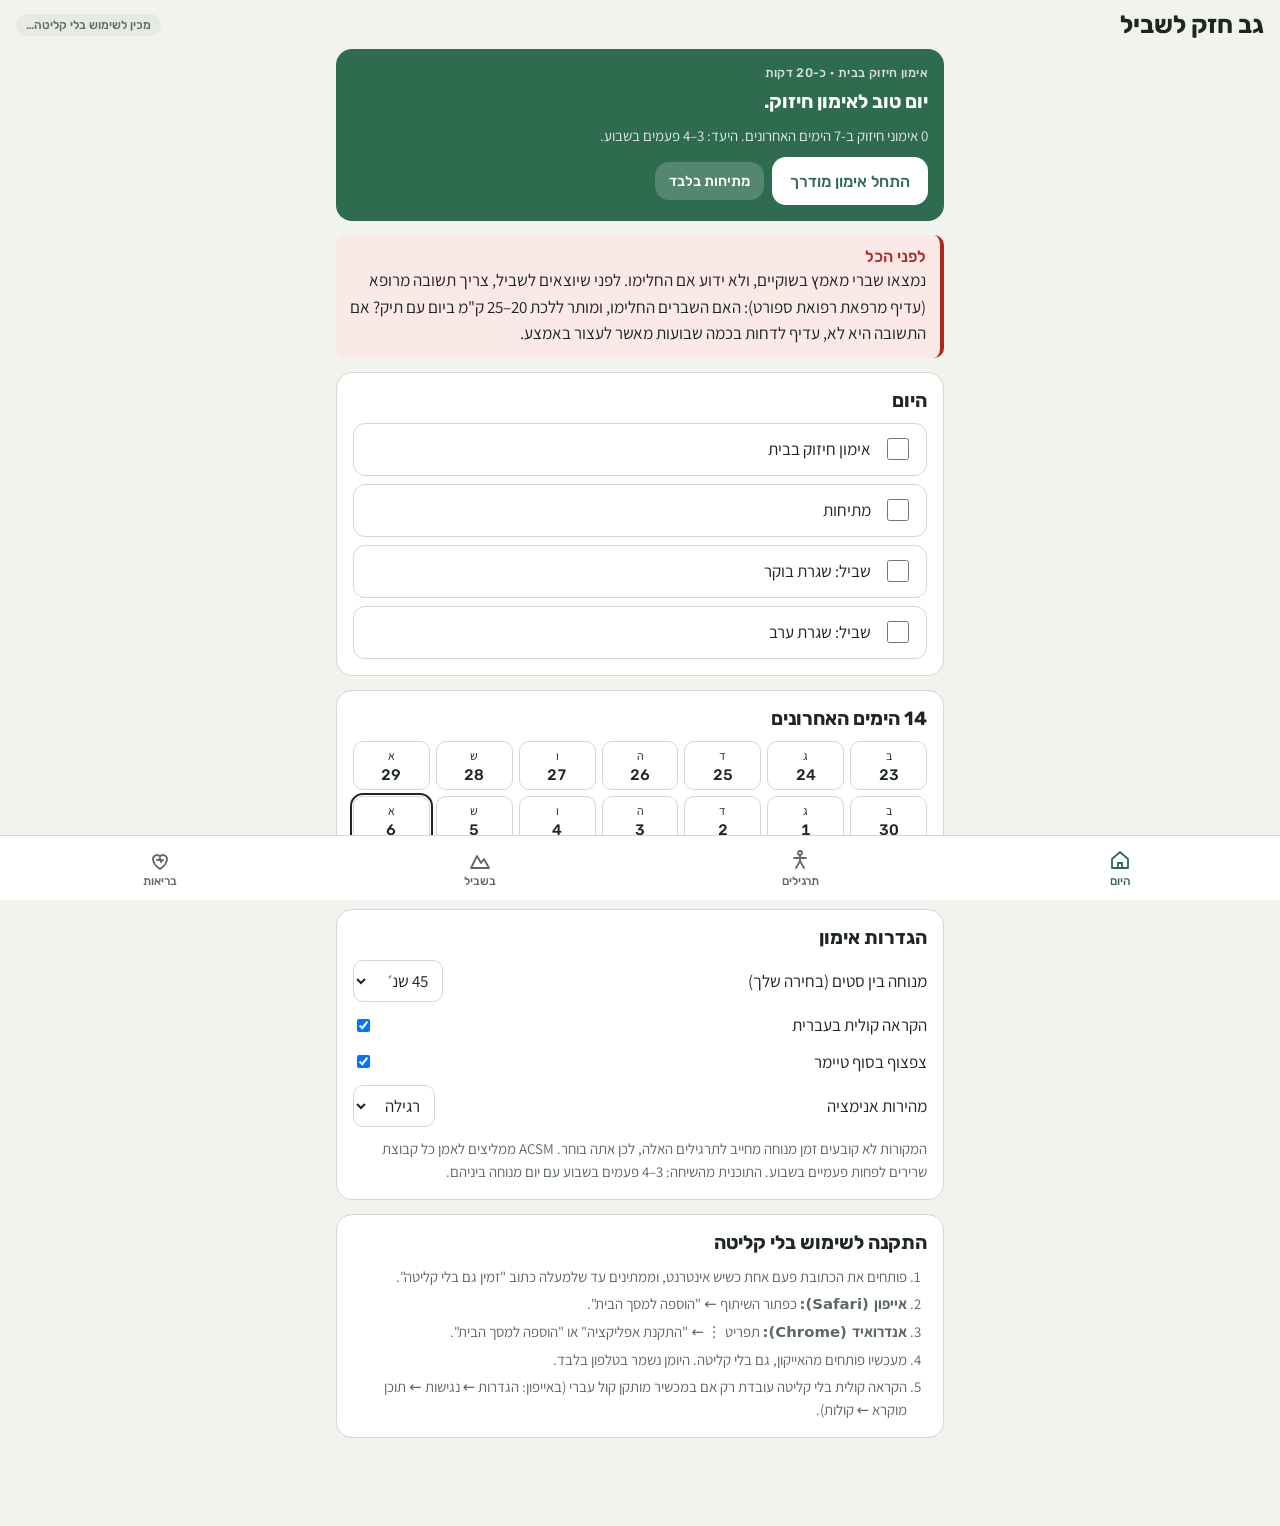
==== app/index.html @ 019fe6b2 "Add offline back-strengthening PWA with animated exercises Co-Authored-By: Claude Opus 5.5 <noreply@" ====
<!doctype html>
<html lang="he" dir="rtl">
<head>
<meta charset="utf-8">
<meta name="viewport" content="width=device-width,initial-scale=1,viewport-fit=cover">
<title>גב חזק לשביל</title>
<meta name="description" content="תרגול עצמי לחיזוק הגב והצוואר לקראת שביל ישראל, עובד גם בלי קליטה">
<meta name="theme-color" content="#2f6b4f" media="(prefers-color-scheme: light)">
<meta name="theme-color" content="#0f1411" media="(prefers-color-scheme: dark)">
<meta name="apple-mobile-web-app-capable" content="yes">
<meta name="mobile-web-app-capable" content="yes">
<meta name="apple-mobile-web-app-title" content="גב חזק">
<meta name="apple-mobile-web-app-status-bar-style" content="default">
<link rel="manifest" href="manifest.webmanifest">
<link rel="icon" href="icons/icon-192.png">
<link rel="apple-touch-icon" href="icons/apple-touch-icon.png">
<link rel="preload" href="fonts/rubik-hebrew-500-normal.woff2" as="font" type="font/woff2" crossorigin>
<link rel="preload" href="fonts/assistant-hebrew-400-normal.woff2" as="font" type="font/woff2" crossorigin>
<link rel="stylesheet" href="app.css">
</head>
<body>
<header class="top"><h1 id="title">גב חזק לשביל</h1><span class="offline-pill" id="net" role="status"></span></header>
<main><div id="view" class="screen"></div></main>
<nav class="tabs" aria-label="ניווט ראשי">
  <button data-tab="today" aria-selected="true"><svg viewBox="0 0 24 24"><path d="M4 11l8-7 8 7v9H4z"/><path d="M10 20v-5h4v5"/></svg>היום</button>
  <button data-tab="library" aria-selected="false"><svg viewBox="0 0 24 24"><circle cx="12" cy="5" r="2"/><path d="M12 7v6l-4 7M12 13l4 7M6 10h12"/></svg>תרגילים</button>
  <button data-tab="trail" aria-selected="false"><svg viewBox="0 0 24 24"><path d="M3 20l6-12 4 7 3-4 5 9z"/></svg>בשביל</button>
  <button data-tab="health" aria-selected="false"><svg viewBox="0 0 24 24"><path d="M12 21s-7-4.5-7-10a4 4 0 017-2.6A4 4 0 0119 11c0 5.5-7 10-7 10z"/><path d="M9 12h2l1-2 1 4 1-2h1"/></svg>בריאות</button>
</nav>
<noscript>האפליקציה דורשת JavaScript.</noscript>
<script src="anim.js"></script>
<script src="moves.js"></script>
<script src="content.js"></script>
<script src="app.js"></script>
</body>
</html>
---- app/app.css ----
@font-face{font-family:Rubik;font-weight:500;font-display:swap;src:url(fonts/rubik-hebrew-500-normal.woff2) format('woff2');unicode-range:U+0307-0308,U+0590-05FF,U+200C-2010,U+20AA,U+25CC,U+FB1D-FB4F}
@font-face{font-family:Rubik;font-weight:500;font-display:swap;src:url(fonts/rubik-latin-500-normal.woff2) format('woff2');unicode-range:U+0000-00FF,U+2000-206F,U+2190-21FF}
@font-face{font-family:Rubik;font-weight:700;font-display:swap;src:url(fonts/rubik-hebrew-700-normal.woff2) format('woff2');unicode-range:U+0307-0308,U+0590-05FF,U+200C-2010,U+20AA,U+25CC,U+FB1D-FB4F}
@font-face{font-family:Rubik;font-weight:700;font-display:swap;src:url(fonts/rubik-latin-700-normal.woff2) format('woff2');unicode-range:U+0000-00FF,U+2000-206F,U+2190-21FF}
@font-face{font-family:Assistant;font-weight:400;font-display:swap;src:url(fonts/assistant-hebrew-400-normal.woff2) format('woff2');unicode-range:U+0307-0308,U+0590-05FF,U+200C-2010,U+20AA,U+25CC,U+FB1D-FB4F}
@font-face{font-family:Assistant;font-weight:400;font-display:swap;src:url(fonts/assistant-latin-400-normal.woff2) format('woff2');unicode-range:U+0000-00FF,U+2000-206F,U+2190-21FF}
@font-face{font-family:Assistant;font-weight:600;font-display:swap;src:url(fonts/assistant-hebrew-600-normal.woff2) format('woff2');unicode-range:U+0307-0308,U+0590-05FF,U+200C-2010,U+20AA,U+25CC,U+FB1D-FB4F}
@font-face{font-family:Assistant;font-weight:600;font-display:swap;src:url(fonts/assistant-latin-600-normal.woff2) format('woff2');unicode-range:U+0000-00FF,U+2000-206F,U+2190-21FF}
@font-face{font-family:Assistant;font-weight:700;font-display:swap;src:url(fonts/assistant-hebrew-700-normal.woff2) format('woff2');unicode-range:U+0307-0308,U+0590-05FF,U+200C-2010,U+20AA,U+25CC,U+FB1D-FB4F}

/* Layout: phone-first single column; fixed bottom tab bar; guided player is a full-screen layer */
:root{
  --bg:#f1f3ee; --surface:#ffffff; --surface2:#e6eae2; --line:#d3d9cd;
  --fg:#1d2620; --muted:#5d6a60;
  --accent:#2f6b4f; --accent-2:#e7f0ea; --on-accent:#ffffff;
  --fig:#2f5a46; --fig-far:#aebfb3; --fig-line:#ffffff; --hl:#e0703a; --band:#d0533e; --mat:#d6e2d9;
  --warn:#b4531d; --warn-bg:#fbefe6; --danger:#b3261e; --danger-bg:#fbe9e7;
  --display:Rubik,'Arial Hebrew',system-ui,sans-serif; --body:Assistant,'Arial Hebrew',system-ui,sans-serif;
  --r:16px; --tabh:64px;
  color-scheme:light;
}
@media (prefers-color-scheme:dark){:root{
  --bg:#0f1411; --surface:#171e19; --surface2:#1f2822; --line:#2b362e;
  --fg:#e3eae4; --muted:#93a297;
  --accent:#6fc79a; --accent-2:#1d3328; --on-accent:#0b1610;
  --fig:#9fd6b8; --fig-far:#3d5446; --fig-line:#171e19; --hl:#ff9a5c; --band:#ff7a63; --mat:#24332a;
  --warn:#f2a36d; --warn-bg:#2c2018; --danger:#ff8a80; --danger-bg:#331a18;
  color-scheme:dark}}
*{box-sizing:border-box;-webkit-tap-highlight-color:transparent}
html,body{margin:0}
body{background:var(--bg);color:var(--fg);font:400 17px/1.55 var(--body);direction:rtl;-webkit-text-size-adjust:100%}
h1,h2,h3{font-family:var(--display);font-weight:700;margin:0;text-wrap:balance;line-height:1.25}
h1{font-size:1.55rem} h2{font-size:1.2rem} h3{font-size:1.02rem;font-weight:500}
p{margin:0}
a{color:var(--accent)}
button{font:inherit;color:inherit}
:focus-visible{outline:3px solid var(--accent);outline-offset:2px}

.top{position:sticky;top:0;z-index:5;background:var(--bg);padding:calc(env(safe-area-inset-top,0px) + 10px) 16px 8px;display:flex;align-items:center;gap:10px}
.top h1{flex:1}
.offline-pill{font:500 .75rem var(--display);padding:4px 10px;border-radius:99px;background:var(--surface2);color:var(--muted)}
.offline-pill.ok{background:var(--accent-2);color:var(--accent)}
main{padding:0 16px calc(var(--tabh) + env(safe-area-inset-bottom,0px) + 24px);max-width:640px;margin:0 auto}
.screen{display:flex;flex-direction:column;gap:14px}
.sub{color:var(--muted);font-size:.93rem}
.lbl{font:500 .78rem var(--display);color:var(--muted);letter-spacing:.03em}

/* tab bar */
.tabs{position:fixed;bottom:0;left:0;right:0;z-index:10;display:flex;background:var(--surface);border-top:1px solid var(--line);padding-bottom:env(safe-area-inset-bottom,0px)}
.tabs button{flex:1;height:var(--tabh);border:0;background:none;display:flex;flex-direction:column;align-items:center;justify-content:center;gap:2px;font:500 .74rem var(--display);color:var(--muted);cursor:pointer}
.tabs svg{width:24px;height:24px;stroke:currentColor;fill:none;stroke-width:1.8;stroke-linecap:round;stroke-linejoin:round}
.tabs button[aria-selected=true]{color:var(--accent)}

/* cards & blocks */
.card{background:var(--surface);border:1px solid var(--line);border-radius:var(--r);padding:16px;display:flex;flex-direction:column;gap:10px}
.hero{background:var(--accent);color:var(--on-accent);border:0}
.hero .sub{color:inherit;opacity:.85}
.btn{display:inline-flex;align-items:center;justify-content:center;gap:8px;min-height:48px;padding:10px 18px;border-radius:14px;border:0;background:var(--accent);color:var(--on-accent);font:500 1rem var(--display);cursor:pointer;text-decoration:none}
.hero .btn{background:var(--on-accent);color:var(--accent)}
.btn.ghost{background:var(--surface2);color:var(--fg)}
.btn.small{min-height:38px;padding:6px 14px;font-size:.9rem}
.btn:disabled{opacity:.4}
.row{display:flex;gap:8px;flex-wrap:wrap;align-items:center}
.grow{flex:1}
.note{background:var(--surface2);border-radius:12px;padding:10px 12px;font-size:.94rem}
.warn{background:var(--warn-bg);border-inline-start:4px solid var(--warn);border-radius:10px;padding:10px 12px}
.danger{background:var(--danger-bg);border-inline-start:4px solid var(--danger);border-radius:10px;padding:12px 14px}
.danger h3{color:var(--danger)}
ul.clean,ol.clean{margin:0;padding-inline-start:20px;display:flex;flex-direction:column;gap:4px}
.chip{font:500 .8rem var(--display);background:var(--surface2);padding:3px 10px;border-radius:8px;white-space:nowrap;font-variant-numeric:tabular-nums}
.evid{font:500 .72rem var(--display);padding:2px 8px;border-radius:6px;background:var(--accent-2);color:var(--accent)}
.evid.low{background:var(--warn-bg);color:var(--warn)}
.src{font-size:.82rem;color:var(--muted)}
.src a{color:var(--muted);word-break:break-word}

/* exercise list */
.exlist{display:grid;grid-template-columns:repeat(auto-fill,minmax(150px,1fr));gap:10px}
.extile{background:var(--surface);border:1px solid var(--line);border-radius:var(--r);padding:8px;text-align:start;cursor:pointer;display:flex;flex-direction:column;gap:4px;min-width:0}
.extile .figbox{aspect-ratio:400/230;max-width:100%}
.extile b{font:500 .95rem var(--display)}
.extile .chip{align-self:flex-start}
.group-title{margin-top:6px}

/* figure */
svg.fig{width:100%;height:100%;display:block}
.figbox{background:var(--surface2);border-radius:12px;overflow:hidden;position:relative}
.floor{stroke:var(--line);stroke-width:1.5}
.mat{fill:var(--mat)}
.shadow{fill:var(--fg);opacity:.08}
.seg,.torso,.head{stroke:var(--fig-line);stroke-width:1.2;stroke-linejoin:round}
.near .seg,.torso,.head{fill:var(--fig)}
.far .seg{fill:var(--fig-far)}
.band{stroke:var(--band);stroke-width:2.6;stroke-linecap:round}
.wall{fill:var(--line)}
.hl{mix-blend-mode:normal}
.cap{font:500 .95rem var(--display);min-height:2.6em;text-align:center}

/* detail sheet */
.sheet{position:fixed;inset:0;z-index:20;background:var(--bg);overflow-y:auto;padding:calc(env(safe-area-inset-top,0px) + 8px) 16px calc(env(safe-area-inset-bottom,0px) + 24px)}
.sheet-inner{max-width:640px;margin:0 auto;display:flex;flex-direction:column;gap:14px}
.sheet .bar{display:flex;align-items:center;gap:8px;position:sticky;top:0;background:var(--bg);padding-block:6px;z-index:2}
.iconbtn{width:44px;height:44px;border-radius:12px;border:0;background:var(--surface2);display:inline-flex;align-items:center;justify-content:center;cursor:pointer;flex:none}
.iconbtn svg{width:22px;height:22px;stroke:currentColor;fill:none;stroke-width:2;stroke-linecap:round;stroke-linejoin:round}
.player-ctrl{display:flex;gap:8px;align-items:center;justify-content:center}
.steps li::marker{font-family:var(--display);color:var(--accent)}
.mist li{list-style:none;position:relative;padding-inline-start:4px}
.mist{padding-inline-start:0}
.mist li::before{content:'✕';color:var(--warn);font-weight:700;margin-inline-end:8px}

/* session player */
.player{position:fixed;inset:0;z-index:30;background:var(--bg);display:flex;flex-direction:column;padding:calc(env(safe-area-inset-top,0px) + 8px) 16px calc(env(safe-area-inset-bottom,0px) + 12px)}
.player .pfig{flex:1 1 auto;min-height:150px;max-height:42vh;display:flex;align-items:center}
.player .pfig .figbox{width:100%;aspect-ratio:400/230;max-height:100%}
.prog{height:6px;background:var(--surface2);border-radius:99px;overflow:hidden}
.prog i{display:block;height:100%;background:var(--accent);transition:width .35s}
.big{font:700 3.6rem/1 var(--display);font-variant-numeric:tabular-nums;text-align:center}
.phase{font:500 1rem var(--display);text-align:center;color:var(--muted)}
.dots{display:flex;gap:8px;justify-content:center}
.dots span{width:13px;height:13px;border-radius:50%;border:2px solid var(--accent)}
.dots span.on{background:var(--accent)}
.pbody{display:flex;flex-direction:column;gap:10px;padding-top:8px}
.ring{--p:0;width:140px;height:140px;border-radius:50%;margin:0 auto;display:grid;place-items:center;background:conic-gradient(var(--accent) calc(var(--p)*1turn),var(--surface2) 0)}
.ring>div{width:118px;height:118px;border-radius:50%;background:var(--bg);display:grid;place-items:center}

/* log */
.days{display:grid;grid-template-columns:repeat(7,1fr);gap:6px}
.day{background:var(--surface);border:1px solid var(--line);border-radius:10px;padding:5px 2px;text-align:center;font-size:.76rem;min-width:0}
.day b{display:block;font:500 .95rem var(--display);font-variant-numeric:tabular-nums}
.day.done{background:var(--accent);color:var(--on-accent);border-color:var(--accent)}
.day.part{background:var(--accent-2)}
.day.today{outline:2px solid var(--fg);outline-offset:1px}
.check{display:flex;align-items:flex-start;gap:12px;background:var(--surface);border:1px solid var(--line);border-radius:12px;padding:12px 14px;cursor:pointer}
.check input{width:22px;height:22px;accent-color:var(--accent);flex:none;margin-top:2px}
details.fold{background:var(--surface);border:1px solid var(--line);border-radius:var(--r)}
details.fold>summary{list-style:none;cursor:pointer;padding:14px 16px;font:500 1rem var(--display);display:flex;justify-content:space-between;align-items:center;gap:8px}
details.fold>summary::-webkit-details-marker{display:none}
details.fold>summary::after{content:'+';font-size:1.3rem;color:var(--muted)}
details.fold[open]>summary::after{content:'−'}
details.fold>.in{padding:0 16px 16px;display:flex;flex-direction:column;gap:10px}
.kmgrid{display:grid;grid-template-columns:repeat(4,1fr);gap:6px}
input[type=number],select{font:inherit;padding:8px 10px;border-radius:10px;border:1px solid var(--line);background:var(--surface);color:var(--fg)}
.toggle{display:flex;align-items:center;gap:10px;justify-content:space-between}
.toast{position:fixed;bottom:calc(var(--tabh) + env(safe-area-inset-bottom,0px) + 12px);left:16px;right:16px;margin:auto;max-width:420px;background:var(--fg);color:var(--bg);padding:12px 16px;border-radius:12px;font:500 .95rem var(--display);z-index:40;text-align:center}
@media (prefers-reduced-motion:reduce){.prog i{transition:none}}
.extile .chip{white-space:normal;max-width:100%}
body{overflow-x:clip}
main,.screen,.card{min-width:0}
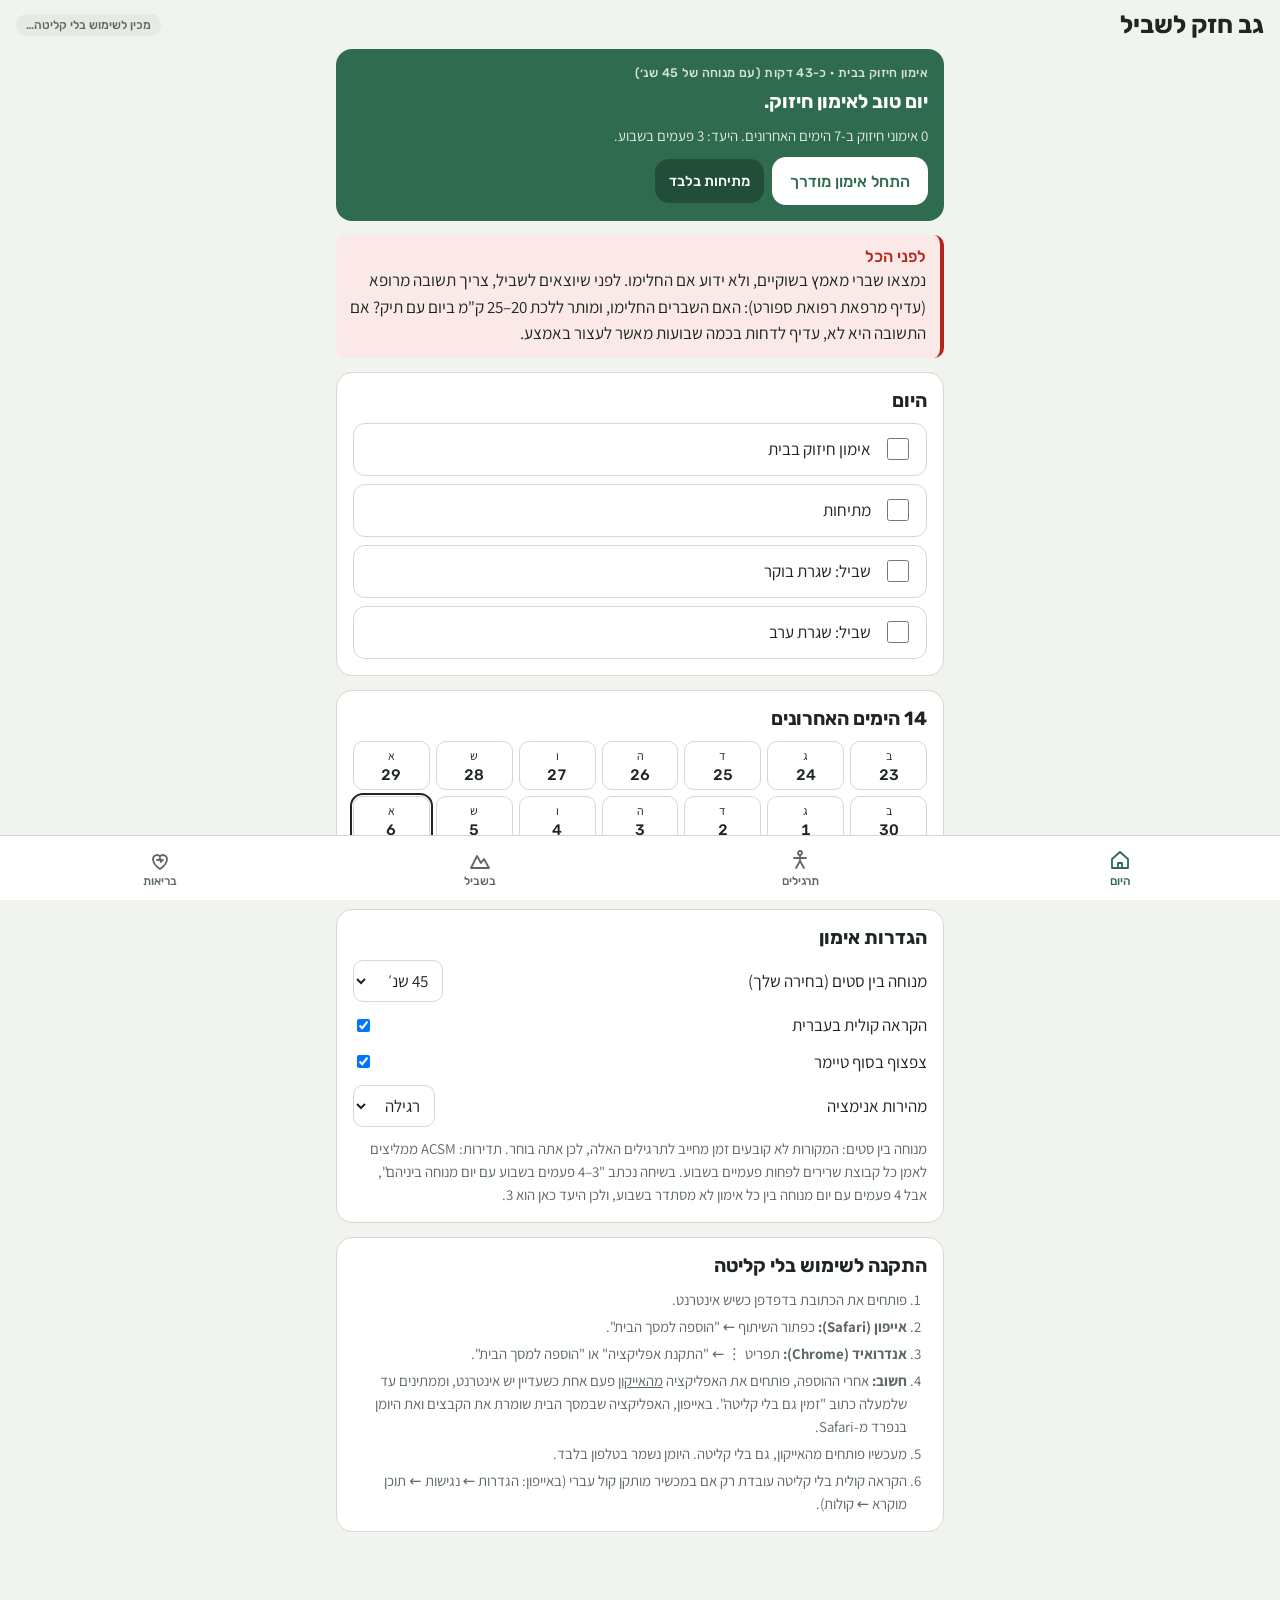
==== commit 1a1264da: "Fix offline update, player layout, animation and session bugs from red team round 1 Co-Authored-By: " ====
--- a/app/index.html
+++ b/app/index.html
@@ -22,10 +22,10 @@
 <header class="top"><h1 id="title">גב חזק לשביל</h1><span class="offline-pill" id="net" role="status"></span></header>
 <main><div id="view" class="screen"></div></main>
 <nav class="tabs" aria-label="ניווט ראשי">
-  <button data-tab="today" aria-selected="true"><svg viewBox="0 0 24 24"><path d="M4 11l8-7 8 7v9H4z"/><path d="M10 20v-5h4v5"/></svg>היום</button>
-  <button data-tab="library" aria-selected="false"><svg viewBox="0 0 24 24"><circle cx="12" cy="5" r="2"/><path d="M12 7v6l-4 7M12 13l4 7M6 10h12"/></svg>תרגילים</button>
-  <button data-tab="trail" aria-selected="false"><svg viewBox="0 0 24 24"><path d="M3 20l6-12 4 7 3-4 5 9z"/></svg>בשביל</button>
-  <button data-tab="health" aria-selected="false"><svg viewBox="0 0 24 24"><path d="M12 21s-7-4.5-7-10a4 4 0 017-2.6A4 4 0 0119 11c0 5.5-7 10-7 10z"/><path d="M9 12h2l1-2 1 4 1-2h1"/></svg>בריאות</button>
+  <button data-tab="today" aria-current="page"><svg viewBox="0 0 24 24"><path d="M4 11l8-7 8 7v9H4z"/><path d="M10 20v-5h4v5"/></svg>היום</button>
+  <button data-tab="library"><svg viewBox="0 0 24 24"><circle cx="12" cy="5" r="2"/><path d="M12 7v6l-4 7M12 13l4 7M6 10h12"/></svg>תרגילים</button>
+  <button data-tab="trail"><svg viewBox="0 0 24 24"><path d="M3 20l6-12 4 7 3-4 5 9z"/></svg>בשביל</button>
+  <button data-tab="health"><svg viewBox="0 0 24 24"><path d="M12 21s-7-4.5-7-10a4 4 0 017-2.6A4 4 0 0119 11c0 5.5-7 10-7 10z"/><path d="M9 12h2l1-2 1 4 1-2h1"/></svg>בריאות</button>
 </nav>
 <noscript>האפליקציה דורשת JavaScript.</noscript>
 <script src="anim.js"></script>
--- a/app/app.css
+++ b/app/app.css
@@ -4,9 +4,8 @@
 @font-face{font-family:Rubik;font-weight:700;font-display:swap;src:url(fonts/rubik-latin-700-normal.woff2) format('woff2');unicode-range:U+0000-00FF,U+2000-206F,U+2190-21FF}
 @font-face{font-family:Assistant;font-weight:400;font-display:swap;src:url(fonts/assistant-hebrew-400-normal.woff2) format('woff2');unicode-range:U+0307-0308,U+0590-05FF,U+200C-2010,U+20AA,U+25CC,U+FB1D-FB4F}
 @font-face{font-family:Assistant;font-weight:400;font-display:swap;src:url(fonts/assistant-latin-400-normal.woff2) format('woff2');unicode-range:U+0000-00FF,U+2000-206F,U+2190-21FF}
-@font-face{font-family:Assistant;font-weight:600;font-display:swap;src:url(fonts/assistant-hebrew-600-normal.woff2) format('woff2');unicode-range:U+0307-0308,U+0590-05FF,U+200C-2010,U+20AA,U+25CC,U+FB1D-FB4F}
-@font-face{font-family:Assistant;font-weight:600;font-display:swap;src:url(fonts/assistant-latin-600-normal.woff2) format('woff2');unicode-range:U+0000-00FF,U+2000-206F,U+2190-21FF}
 @font-face{font-family:Assistant;font-weight:700;font-display:swap;src:url(fonts/assistant-hebrew-700-normal.woff2) format('woff2');unicode-range:U+0307-0308,U+0590-05FF,U+200C-2010,U+20AA,U+25CC,U+FB1D-FB4F}
+@font-face{font-family:Assistant;font-weight:700;font-display:swap;src:url(fonts/assistant-latin-700-normal.woff2) format('woff2');unicode-range:U+0000-00FF,U+2000-206F,U+2190-21FF}
 
 /* Layout: phone-first single column; fixed bottom tab bar; guided player is a full-screen layer */
 :root{
@@ -14,7 +13,7 @@
   --fg:#1d2620; --muted:#5d6a60;
   --accent:#2f6b4f; --accent-2:#e7f0ea; --on-accent:#ffffff;
   --fig:#2f5a46; --fig-far:#aebfb3; --fig-line:#ffffff; --hl:#e0703a; --band:#d0533e; --mat:#d6e2d9;
-  --warn:#b4531d; --warn-bg:#fbefe6; --danger:#b3261e; --danger-bg:#fbe9e7;
+  --warn:#9a4313; --warn-bg:#fbefe6; --danger:#b3261e; --danger-bg:#fbe9e7;
   --display:Rubik,'Arial Hebrew',system-ui,sans-serif; --body:Assistant,'Arial Hebrew',system-ui,sans-serif;
   --r:16px; --tabh:64px;
   color-scheme:light;
@@ -49,7 +48,7 @@
 .tabs{position:fixed;bottom:0;left:0;right:0;z-index:10;display:flex;background:var(--surface);border-top:1px solid var(--line);padding-bottom:env(safe-area-inset-bottom,0px)}
 .tabs button{flex:1;height:var(--tabh);border:0;background:none;display:flex;flex-direction:column;align-items:center;justify-content:center;gap:2px;font:500 .74rem var(--display);color:var(--muted);cursor:pointer}
 .tabs svg{width:24px;height:24px;stroke:currentColor;fill:none;stroke-width:1.8;stroke-linecap:round;stroke-linejoin:round}
-.tabs button[aria-selected=true]{color:var(--accent)}
+.tabs button[aria-current=page]{color:var(--accent)}
 
 /* cards & blocks */
 .card{background:var(--surface);border:1px solid var(--line);border-radius:var(--r);padding:16px;display:flex;flex-direction:column;gap:10px}
@@ -58,7 +57,8 @@
 .btn{display:inline-flex;align-items:center;justify-content:center;gap:8px;min-height:48px;padding:10px 18px;border-radius:14px;border:0;background:var(--accent);color:var(--on-accent);font:500 1rem var(--display);cursor:pointer;text-decoration:none}
 .hero .btn{background:var(--on-accent);color:var(--accent)}
 .btn.ghost{background:var(--surface2);color:var(--fg)}
-.btn.small{min-height:38px;padding:6px 14px;font-size:.9rem}
+.btn.small{min-height:44px;padding:6px 14px;font-size:.9rem}
+.hero .btn.alt{background:rgba(0,0,0,.28);color:#fff}
 .btn:disabled{opacity:.4}
 .row{display:flex;gap:8px;flex-wrap:wrap;align-items:center}
 .grow{flex:1}
@@ -108,9 +108,12 @@
 .mist li::before{content:'✕';color:var(--warn);font-weight:700;margin-inline-end:8px}
 
 /* session player */
-.player{position:fixed;inset:0;z-index:30;background:var(--bg);display:flex;flex-direction:column;padding:calc(env(safe-area-inset-top,0px) + 8px) 16px calc(env(safe-area-inset-bottom,0px) + 12px)}
-.player .pfig{flex:1 1 auto;min-height:150px;max-height:42vh;display:flex;align-items:center}
-.player .pfig .figbox{width:100%;aspect-ratio:400/230;max-height:100%}
+.player{position:fixed;inset:0;z-index:30;background:var(--bg);display:flex;flex-direction:column;overflow-y:auto;-webkit-overflow-scrolling:touch;padding:calc(env(safe-area-inset-top,0px) + 8px) 16px calc(env(safe-area-inset-bottom,0px) + 12px)}
+.player .pfig{flex:0 1 auto;min-height:0;display:flex;flex-direction:column;align-items:stretch;gap:4px}
+.player .pfig .cap{min-height:1.4em;font-size:.9rem}
+@media (max-height:700px){.player .pfig .figbox{max-height:30vh}.player .ring{width:110px;height:110px}.player .ring>div{width:92px;height:92px}.player .big{font-size:2.6rem}}
+@media (max-height:600px){.player .pfig .figbox{max-height:26vh}.player .pfig .cap{display:none}.player .pbody{gap:6px}}
+.player .pfig .figbox{width:100%;aspect-ratio:400/230;max-height:38vh;margin:0 auto}
 .prog{height:6px;background:var(--surface2);border-radius:99px;overflow:hidden}
 .prog i{display:block;height:100%;background:var(--accent);transition:width .35s}
 .big{font:700 3.6rem/1 var(--display);font-variant-numeric:tabular-nums;text-align:center}
@@ -145,3 +148,6 @@
 .extile .chip{white-space:normal;max-width:100%}
 body{overflow-x:clip}
 main,.screen,.card{min-width:0}
+
+.src a{display:inline-block;padding:6px 2px}
+.hint{font-size:.85rem;color:var(--muted);text-align:center}
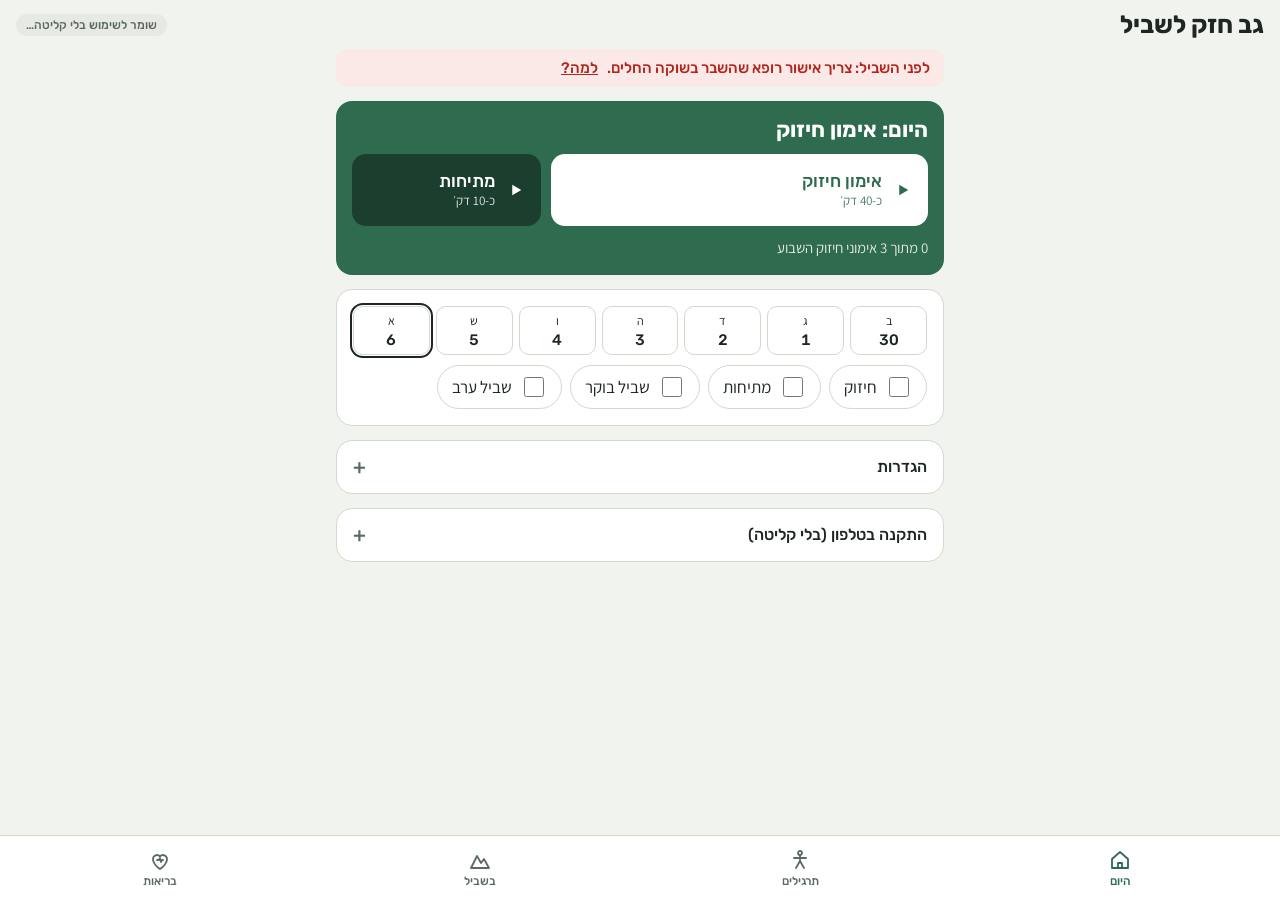
==== commit 8f4bdad8: "Redesign: simpler UI, real 3D exercise figures, round-2 fixes Co-Authored-By: Claude Opus 5.5 <norep" ====
--- a/app/index.html
+++ b/app/index.html
@@ -28,8 +28,10 @@
   <button data-tab="health"><svg viewBox="0 0 24 24"><path d="M12 21s-7-4.5-7-10a4 4 0 017-2.6A4 4 0 0119 11c0 5.5-7 10-7 10z"/><path d="M9 12h2l1-2 1 4 1-2h1"/></svg>בריאות</button>
 </nav>
 <noscript>האפליקציה דורשת JavaScript.</noscript>
+<script src="lib/three.min.js"></script>
 <script src="anim.js"></script>
 <script src="moves.js"></script>
+<script src="fig3d.js"></script>
 <script src="content.js"></script>
 <script src="app.js"></script>
 </body>
--- a/app/app.css
+++ b/app/app.css
@@ -12,7 +12,7 @@
   --bg:#f1f3ee; --surface:#ffffff; --surface2:#e6eae2; --line:#d3d9cd;
   --fg:#1d2620; --muted:#5d6a60;
   --accent:#2f6b4f; --accent-2:#e7f0ea; --on-accent:#ffffff;
-  --fig:#2f5a46; --fig-far:#aebfb3; --fig-line:#ffffff; --hl:#e0703a; --band:#d0533e; --mat:#d6e2d9;
+  --fig:#2f5a46; --fig-far:#aebfb3; --fig3d:#3f7d5f; --fig3d-joint:#2c5f47; --fig3d-far:#93b8a4; --stage:#e4e9e1; --fig-line:#ffffff; --hl:#e0703a; --band:#d0533e; --mat:#d6e2d9;
   --warn:#9a4313; --warn-bg:#fbefe6; --danger:#b3261e; --danger-bg:#fbe9e7;
   --display:Rubik,'Arial Hebrew',system-ui,sans-serif; --body:Assistant,'Arial Hebrew',system-ui,sans-serif;
   --r:16px; --tabh:64px;
@@ -22,7 +22,7 @@
   --bg:#0f1411; --surface:#171e19; --surface2:#1f2822; --line:#2b362e;
   --fg:#e3eae4; --muted:#93a297;
   --accent:#6fc79a; --accent-2:#1d3328; --on-accent:#0b1610;
-  --fig:#9fd6b8; --fig-far:#3d5446; --fig-line:#171e19; --hl:#ff9a5c; --band:#ff7a63; --mat:#24332a;
+  --fig:#9fd6b8; --fig-far:#3d5446; --fig3d:#6fbf95; --fig3d-joint:#4f9d77; --fig3d-far:#3f6a55; --stage:#1c2620; --fig-line:#171e19; --hl:#ff9a5c; --band:#ff7a63; --mat:#24332a;
   --warn:#f2a36d; --warn-bg:#2c2018; --danger:#ff8a80; --danger-bg:#331a18;
   color-scheme:dark}}
 *{box-sizing:border-box;-webkit-tap-highlight-color:transparent}
@@ -35,11 +35,11 @@
 button{font:inherit;color:inherit}
 :focus-visible{outline:3px solid var(--accent);outline-offset:2px}
 
-.top{position:sticky;top:0;z-index:5;background:var(--bg);padding:calc(env(safe-area-inset-top,0px) + 10px) 16px 8px;display:flex;align-items:center;gap:10px}
+.top{position:sticky;top:0;z-index:5;background:var(--bg);padding:calc(env(safe-area-inset-top,0px) + 10px) calc(env(safe-area-inset-right,0px) + 16px) 8px calc(env(safe-area-inset-left,0px) + 16px);display:flex;align-items:center;gap:10px}
 .top h1{flex:1}
 .offline-pill{font:500 .75rem var(--display);padding:4px 10px;border-radius:99px;background:var(--surface2);color:var(--muted)}
 .offline-pill.ok{background:var(--accent-2);color:var(--accent)}
-main{padding:0 16px calc(var(--tabh) + env(safe-area-inset-bottom,0px) + 24px);max-width:640px;margin:0 auto}
+main{padding:0 calc(env(safe-area-inset-right,0px) + 16px) calc(var(--tabh) + env(safe-area-inset-bottom,0px) + 24px) calc(env(safe-area-inset-left,0px) + 16px);max-width:640px;margin:0 auto}
 .screen{display:flex;flex-direction:column;gap:14px}
 .sub{color:var(--muted);font-size:.93rem}
 .lbl{font:500 .78rem var(--display);color:var(--muted);letter-spacing:.03em}
@@ -58,7 +58,7 @@
 .hero .btn{background:var(--on-accent);color:var(--accent)}
 .btn.ghost{background:var(--surface2);color:var(--fg)}
 .btn.small{min-height:44px;padding:6px 14px;font-size:.9rem}
-.hero .btn.alt{background:rgba(0,0,0,.28);color:#fff}
+.hero .btn.alt{background:rgba(0,0,0,.42);color:#fff}
 .btn:disabled{opacity:.4}
 .row{display:flex;gap:8px;flex-wrap:wrap;align-items:center}
 .grow{flex:1}
@@ -151,3 +151,70 @@
 
 .src a{display:inline-block;padding:6px 2px}
 .hint{font-size:.85rem;color:var(--muted);text-align:center}
+
+/* ===== simplified UI ===== */
+.fig3d{width:100%;height:100%;display:block;touch-action:pan-y;cursor:grab}
+.figbox{background:var(--stage)}
+.banner{display:block;width:100%;text-align:start;border:0;border-radius:12px;padding:10px 14px;background:var(--danger-bg);color:var(--danger);font:500 .95rem var(--display);cursor:pointer}
+.banner u{margin-inline-start:6px}
+.hero h2{font-size:1.35rem}
+.herobtns{display:grid;grid-template-columns:2fr 1fr;gap:10px}
+.big-btn{min-height:72px;justify-content:flex-start;gap:12px;padding:12px 16px;font-size:1.1rem;text-align:start}
+.big-btn svg{width:26px;height:26px;fill:currentColor;flex:none}
+.big-btn span{display:flex;flex-direction:column;line-height:1.2}
+.big-btn small{font:400 .82rem var(--body);opacity:.85}
+.btn svg{width:18px;height:18px;fill:currentColor;flex:none}
+.btn.wide{width:100%}
+.days7{grid-template-columns:repeat(7,1fr)}
+.checks{display:flex;flex-wrap:wrap;gap:8px}
+.checks.col{flex-direction:column}
+.pill-check{display:inline-flex;align-items:center;gap:8px;min-height:44px;padding:6px 14px;border:1px solid var(--line);border-radius:99px;cursor:pointer;background:var(--surface)}
+.pill-check input{width:20px;height:20px;accent-color:var(--accent)}
+.pill-check:has(input:checked){background:var(--accent-2);border-color:var(--accent)}
+.toggle{min-height:44px}
+.toggle input[type=checkbox]{width:24px;height:24px;accent-color:var(--accent)}
+.group-title{margin-top:8px;display:flex;align-items:baseline;gap:8px;flex-wrap:wrap}
+.group-title .sub{font:400 .85rem var(--body)}
+.extile .goal{font-size:.82rem;color:var(--muted)}
+.exlist{grid-template-columns:repeat(auto-fill,minmax(148px,1fr))}
+.stage{background:var(--surface);border:1px solid var(--line);border-radius:var(--r);padding:8px;display:flex;flex-direction:column;gap:6px}
+.stage .figbox{aspect-ratio:400/230;max-width:100%}
+.stage .cap{min-height:1.5em}
+.stage-ctrl{display:flex;align-items:center;gap:10px;flex-wrap:wrap;justify-content:center}
+.seg-ctl{display:inline-flex;background:var(--surface2);border-radius:12px;padding:3px}
+.seg-ctl button{border:0;background:none;min-height:38px;padding:4px 14px;border-radius:9px;font:500 .9rem var(--display);cursor:pointer}
+.seg-ctl button[aria-pressed=true]{background:var(--surface);box-shadow:0 1px 2px rgba(0,0,0,.12)}
+.hint{display:inline-flex;align-items:center;gap:4px;font-size:.8rem;color:var(--muted)}
+.hint svg{width:18px;height:18px;stroke:currentColor;fill:none;stroke-width:1.8}
+.sheet .bar h1{font-size:1.2rem}
+.steps3{list-style:none;margin:0;padding:0;display:flex;flex-direction:column;gap:8px;counter-reset:s}
+.steps3 li{counter-increment:s;display:flex;align-items:center;gap:12px;background:var(--surface);border:1px solid var(--line);border-radius:14px;padding:10px 12px;font:500 1.02rem var(--display)}
+.steps3 li::before{content:counter(s);flex:none;width:30px;height:30px;border-radius:50%;background:var(--accent);color:var(--on-accent);display:grid;place-items:center;font:700 .95rem var(--display)}
+.steps3.small li{padding:6px 10px;font-size:.92rem}
+.steps3.small li::before{width:24px;height:24px;font-size:.8rem}
+.watch{background:var(--warn-bg);border-radius:12px;padding:10px 12px;font-size:.95rem}
+.watch.small{font-size:.88rem;padding:6px 10px;text-align:center;background:none;color:var(--muted)}
+.routine .minis{display:grid;grid-template-columns:repeat(auto-fill,minmax(92px,1fr));gap:8px}
+.mini{border:1px solid var(--line);background:var(--surface);border-radius:12px;padding:5px;display:flex;flex-direction:column;gap:3px;font:500 .8rem var(--display);cursor:pointer;text-align:center;min-width:0}
+.mini .figbox{aspect-ratio:400/230;border-radius:8px}
+.mini.txt{justify-content:center;background:var(--surface2);cursor:default;min-height:70px}
+ul.tight{gap:2px}
+.row.between{justify-content:space-between}.row.center{justify-content:center}
+.evid.obs{background:var(--surface2);color:var(--muted)}
+.done-screen{margin:auto 0;display:flex;flex-direction:column;gap:12px;align-items:center;text-align:center}
+.done-mark{width:84px;height:84px;border-radius:50%;background:var(--accent);color:var(--on-accent);display:grid;place-items:center;font:700 2.6rem var(--display)}
+.dots span.now{background:var(--accent-2)}
+.ring-sub{font:500 .8rem var(--display);color:var(--muted);text-align:center}
+.ring.hold{background:conic-gradient(var(--accent) calc(var(--p)*1turn),var(--surface2) 0)}
+.ring.relax,.ring.rest{background:conic-gradient(var(--muted) calc(var(--p)*1turn),var(--surface2) 0)}
+.big.txt{font-size:1.5rem;line-height:1.3}
+.player .pfig .lbl{text-align:center}
+@media (orientation:landscape) and (max-height:520px){
+  .player{display:grid;grid-template-columns:1.1fr 1fr;grid-template-rows:auto 1fr;column-gap:16px;padding-left:calc(env(safe-area-inset-left,0px) + 16px);padding-right:calc(env(safe-area-inset-right,0px) + 16px)}
+  .player .ptop{grid-column:1/-1}
+  .player .pfig{align-self:center}
+  .player .pfig .figbox{max-height:70vh}
+  .player .pbody{overflow-y:auto}
+}
+.sheet .bar{flex-wrap:wrap}
+.sheet .bar h1{min-width:0}
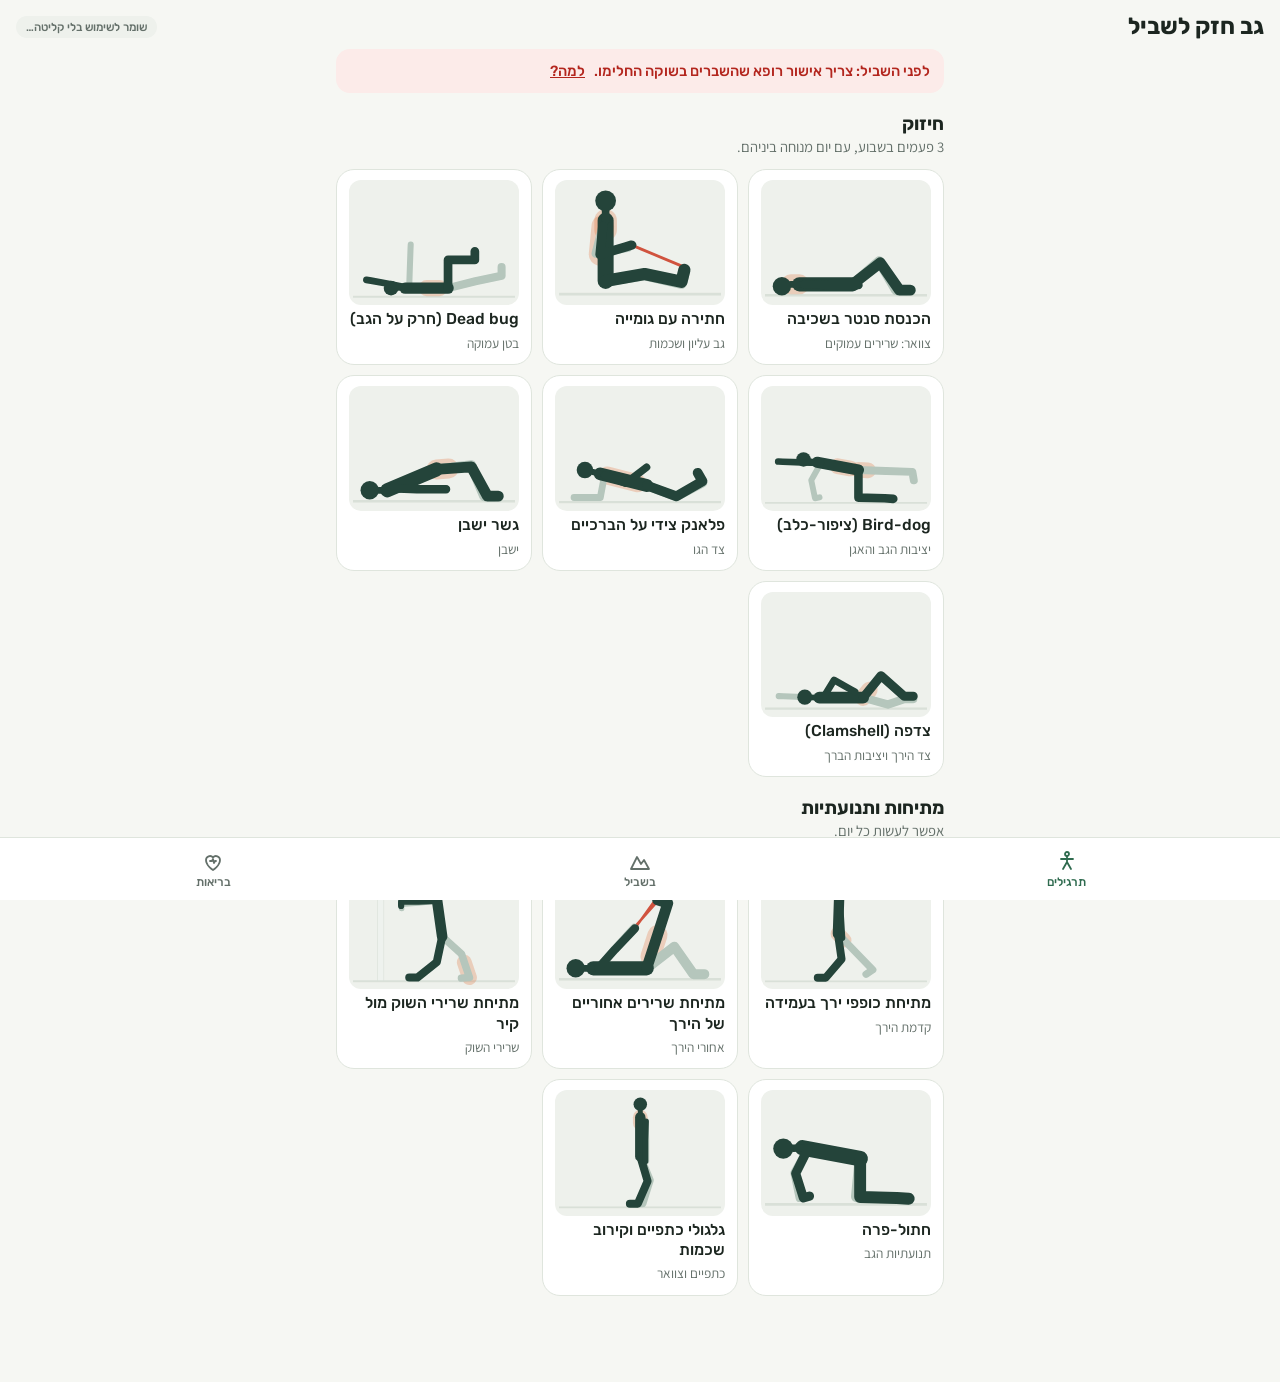
==== commit 08ecdbf2: "Simplify the app: still start/end drawings, a timer per exercise, no tracking Replaces the 3D and an" ====
--- a/app/index.html
+++ b/app/index.html
@@ -4,9 +4,9 @@
 <meta charset="utf-8">
 <meta name="viewport" content="width=device-width,initial-scale=1,viewport-fit=cover">
 <title>גב חזק לשביל</title>
-<meta name="description" content="תרגול עצמי לחיזוק הגב והצוואר לקראת שביל ישראל, עובד גם בלי קליטה">
-<meta name="theme-color" content="#2f6b4f" media="(prefers-color-scheme: light)">
-<meta name="theme-color" content="#0f1411" media="(prefers-color-scheme: dark)">
+<meta name="description" content="תרגילים לחיזוק הגב והצוואר לקראת שביל ישראל, עובד גם בלי קליטה">
+<meta name="theme-color" content="#f6f7f3" media="(prefers-color-scheme: light)">
+<meta name="theme-color" content="#121614" media="(prefers-color-scheme: dark)">
 <meta name="apple-mobile-web-app-capable" content="yes">
 <meta name="mobile-web-app-capable" content="yes">
 <meta name="apple-mobile-web-app-title" content="גב חזק">
@@ -22,16 +22,14 @@
 <header class="top"><h1 id="title">גב חזק לשביל</h1><span class="offline-pill" id="net" role="status"></span></header>
 <main><div id="view" class="screen"></div></main>
 <nav class="tabs" aria-label="ניווט ראשי">
-  <button data-tab="today" aria-current="page"><svg viewBox="0 0 24 24"><path d="M4 11l8-7 8 7v9H4z"/><path d="M10 20v-5h4v5"/></svg>היום</button>
-  <button data-tab="library"><svg viewBox="0 0 24 24"><circle cx="12" cy="5" r="2"/><path d="M12 7v6l-4 7M12 13l4 7M6 10h12"/></svg>תרגילים</button>
+  <button data-tab="ex" aria-current="page"><svg viewBox="0 0 24 24"><circle cx="12" cy="5" r="2"/><path d="M12 7v6l-4 7M12 13l4 7M6 10h12"/></svg>תרגילים</button>
   <button data-tab="trail"><svg viewBox="0 0 24 24"><path d="M3 20l6-12 4 7 3-4 5 9z"/></svg>בשביל</button>
   <button data-tab="health"><svg viewBox="0 0 24 24"><path d="M12 21s-7-4.5-7-10a4 4 0 017-2.6A4 4 0 0119 11c0 5.5-7 10-7 10z"/><path d="M9 12h2l1-2 1 4 1-2h1"/></svg>בריאות</button>
 </nav>
 <noscript>האפליקציה דורשת JavaScript.</noscript>
-<script src="lib/three.min.js"></script>
 <script src="anim.js"></script>
 <script src="moves.js"></script>
-<script src="fig3d.js"></script>
+<script src="pict.js"></script>
 <script src="content.js"></script>
 <script src="app.js"></script>
 </body>
--- a/app/app.css
+++ b/app/app.css
@@ -7,214 +7,141 @@
 @font-face{font-family:Assistant;font-weight:700;font-display:swap;src:url(fonts/assistant-hebrew-700-normal.woff2) format('woff2');unicode-range:U+0307-0308,U+0590-05FF,U+200C-2010,U+20AA,U+25CC,U+FB1D-FB4F}
 @font-face{font-family:Assistant;font-weight:700;font-display:swap;src:url(fonts/assistant-latin-700-normal.woff2) format('woff2');unicode-range:U+0000-00FF,U+2000-206F,U+2190-21FF}
 
-/* Layout: phone-first single column; fixed bottom tab bar; guided player is a full-screen layer */
+/* Light and calm: one column, white cards, still drawings. Bottom tab bar; an exercise opens as a full page */
 :root{
-  --bg:#f1f3ee; --surface:#ffffff; --surface2:#e6eae2; --line:#d3d9cd;
-  --fg:#1d2620; --muted:#5d6a60;
-  --accent:#2f6b4f; --accent-2:#e7f0ea; --on-accent:#ffffff;
-  --fig:#2f5a46; --fig-far:#aebfb3; --fig3d:#3f7d5f; --fig3d-joint:#2c5f47; --fig3d-far:#93b8a4; --stage:#e4e9e1; --fig-line:#ffffff; --hl:#e0703a; --band:#d0533e; --mat:#d6e2d9;
-  --warn:#9a4313; --warn-bg:#fbefe6; --danger:#b3261e; --danger-bg:#fbe9e7;
+  --bg:#f6f7f3; --surface:#ffffff; --surface2:#eef1ec; --line:#dfe5dd;
+  --fg:#1c2620; --muted:#64706a;
+  --accent:#2f6b4f; --on-accent:#ffffff; --accent-soft:#e6f0ea;
+  --ink:#24443a; --ink-far:#b5c6bc; --hot:#e0703a; --band:#d0533e; --floor:#d9e0d8; --prop:#eef2ee;
+  --warn:#94420f; --warn-bg:#fdf1e7; --danger:#b3261e; --danger-bg:#fcebe9;
   --display:Rubik,'Arial Hebrew',system-ui,sans-serif; --body:Assistant,'Arial Hebrew',system-ui,sans-serif;
-  --r:16px; --tabh:64px;
+  --r:18px; --tabh:62px;
   color-scheme:light;
 }
 @media (prefers-color-scheme:dark){:root{
-  --bg:#0f1411; --surface:#171e19; --surface2:#1f2822; --line:#2b362e;
-  --fg:#e3eae4; --muted:#93a297;
-  --accent:#6fc79a; --accent-2:#1d3328; --on-accent:#0b1610;
-  --fig:#9fd6b8; --fig-far:#3d5446; --fig3d:#6fbf95; --fig3d-joint:#4f9d77; --fig3d-far:#3f6a55; --stage:#1c2620; --fig-line:#171e19; --hl:#ff9a5c; --band:#ff7a63; --mat:#24332a;
-  --warn:#f2a36d; --warn-bg:#2c2018; --danger:#ff8a80; --danger-bg:#331a18;
+  --bg:#121614; --surface:#1a201c; --surface2:#222a25; --line:#2c3630;
+  --fg:#e5ebe6; --muted:#97a59c;
+  --accent:#7ccaa0; --on-accent:#0d1711; --accent-soft:#1f3328;
+  --ink:#cfe3d7; --ink-far:#4a5d52; --hot:#ff9a5c; --band:#ff7a63; --floor:#36423b; --prop:#26302a;
+  --warn:#f3a873; --warn-bg:#2d2119; --danger:#ff8a80; --danger-bg:#341b19;
   color-scheme:dark}}
 *{box-sizing:border-box;-webkit-tap-highlight-color:transparent}
 html,body{margin:0}
-body{background:var(--bg);color:var(--fg);font:400 17px/1.55 var(--body);direction:rtl;-webkit-text-size-adjust:100%}
-h1,h2,h3{font-family:var(--display);font-weight:700;margin:0;text-wrap:balance;line-height:1.25}
-h1{font-size:1.55rem} h2{font-size:1.2rem} h3{font-size:1.02rem;font-weight:500}
+body{background:var(--bg);color:var(--fg);font:400 17px/1.55 var(--body);-webkit-text-size-adjust:100%}
+h1,h2,h3{font-family:var(--display);font-weight:700;margin:0;line-height:1.25;text-wrap:balance}
+h1{font-size:1.45rem} h2{font-size:1.15rem} h3{font-size:1rem;font-weight:500}
 p{margin:0}
 a{color:var(--accent)}
 button{font:inherit;color:inherit}
 :focus-visible{outline:3px solid var(--accent);outline-offset:2px}
+.sub{color:var(--muted);font-size:.92rem}
+.lbl{font:500 .8rem var(--display);color:var(--muted)}
+.grow{flex:1;min-width:0}
+.row{display:flex;align-items:center;gap:10px}
+.between{justify-content:space-between}
 
-.top{position:sticky;top:0;z-index:5;background:var(--bg);padding:calc(env(safe-area-inset-top,0px) + 10px) calc(env(safe-area-inset-right,0px) + 16px) 8px calc(env(safe-area-inset-left,0px) + 16px);display:flex;align-items:center;gap:10px}
+.top{position:sticky;top:0;z-index:5;background:var(--bg);padding:calc(env(safe-area-inset-top,0px) + 12px) 16px 8px;display:flex;align-items:center;gap:10px}
 .top h1{flex:1}
-.offline-pill{font:500 .75rem var(--display);padding:4px 10px;border-radius:99px;background:var(--surface2);color:var(--muted)}
-.offline-pill.ok{background:var(--accent-2);color:var(--accent)}
-main{padding:0 calc(env(safe-area-inset-right,0px) + 16px) calc(var(--tabh) + env(safe-area-inset-bottom,0px) + 24px) calc(env(safe-area-inset-left,0px) + 16px);max-width:640px;margin:0 auto}
+.offline-pill{font:500 .72rem var(--display);padding:4px 10px;border-radius:99px;background:var(--surface2);color:var(--muted)}
+.offline-pill.ok{background:var(--accent-soft);color:var(--accent)}
+main{padding:0 16px calc(var(--tabh) + env(safe-area-inset-bottom,0px) + 24px);max-width:640px;margin:0 auto}
 .screen{display:flex;flex-direction:column;gap:14px}
-.sub{color:var(--muted);font-size:.93rem}
-.lbl{font:500 .78rem var(--display);color:var(--muted);letter-spacing:.03em}
 
-/* tab bar */
 .tabs{position:fixed;bottom:0;left:0;right:0;z-index:10;display:flex;background:var(--surface);border-top:1px solid var(--line);padding-bottom:env(safe-area-inset-bottom,0px)}
-.tabs button{flex:1;height:var(--tabh);border:0;background:none;display:flex;flex-direction:column;align-items:center;justify-content:center;gap:2px;font:500 .74rem var(--display);color:var(--muted);cursor:pointer}
+.tabs button{flex:1;height:var(--tabh);border:0;background:none;display:flex;flex-direction:column;align-items:center;justify-content:center;gap:2px;font:500 .75rem var(--display);color:var(--muted);cursor:pointer}
 .tabs svg{width:24px;height:24px;stroke:currentColor;fill:none;stroke-width:1.8;stroke-linecap:round;stroke-linejoin:round}
 .tabs button[aria-current=page]{color:var(--accent)}
 
-/* cards & blocks */
-.card{background:var(--surface);border:1px solid var(--line);border-radius:var(--r);padding:16px;display:flex;flex-direction:column;gap:10px}
-.hero{background:var(--accent);color:var(--on-accent);border:0}
-.hero .sub{color:inherit;opacity:.85}
-.btn{display:inline-flex;align-items:center;justify-content:center;gap:8px;min-height:48px;padding:10px 18px;border-radius:14px;border:0;background:var(--accent);color:var(--on-accent);font:500 1rem var(--display);cursor:pointer;text-decoration:none}
-.hero .btn{background:var(--on-accent);color:var(--accent)}
-.btn.ghost{background:var(--surface2);color:var(--fg)}
-.btn.small{min-height:44px;padding:6px 14px;font-size:.9rem}
-.hero .btn.alt{background:rgba(0,0,0,.42);color:#fff}
-.btn:disabled{opacity:.4}
-.row{display:flex;gap:8px;flex-wrap:wrap;align-items:center}
-.grow{flex:1}
-.note{background:var(--surface2);border-radius:12px;padding:10px 12px;font-size:.94rem}
-.warn{background:var(--warn-bg);border-inline-start:4px solid var(--warn);border-radius:10px;padding:10px 12px}
-.danger{background:var(--danger-bg);border-inline-start:4px solid var(--danger);border-radius:10px;padding:12px 14px}
-.danger h3{color:var(--danger)}
-ul.clean,ol.clean{margin:0;padding-inline-start:20px;display:flex;flex-direction:column;gap:4px}
-.chip{font:500 .8rem var(--display);background:var(--surface2);padding:3px 10px;border-radius:8px;white-space:nowrap;font-variant-numeric:tabular-nums}
-.evid{font:500 .72rem var(--display);padding:2px 8px;border-radius:6px;background:var(--accent-2);color:var(--accent)}
-.evid.low{background:var(--warn-bg);color:var(--warn)}
-.src{font-size:.82rem;color:var(--muted)}
-.src a{color:var(--muted);word-break:break-word}
-
-/* exercise list */
-.exlist{display:grid;grid-template-columns:repeat(auto-fill,minmax(150px,1fr));gap:10px}
-.extile{background:var(--surface);border:1px solid var(--line);border-radius:var(--r);padding:8px;text-align:start;cursor:pointer;display:flex;flex-direction:column;gap:4px;min-width:0}
-.extile .figbox{aspect-ratio:400/230;max-width:100%}
-.extile b{font:500 .95rem var(--display)}
-.extile .chip{align-self:flex-start}
+.banner{display:block;width:100%;min-height:44px;text-align:start;border:0;border-radius:14px;padding:10px 14px;background:var(--danger-bg);color:var(--danger);font:500 .92rem var(--display);cursor:pointer}
+.banner u{margin-inline-start:6px}
 .group-title{margin-top:6px}
 
-/* figure */
-svg.fig{width:100%;height:100%;display:block}
-.figbox{background:var(--surface2);border-radius:12px;overflow:hidden;position:relative}
-.floor{stroke:var(--line);stroke-width:1.5}
-.mat{fill:var(--mat)}
-.shadow{fill:var(--fg);opacity:.08}
-.seg,.torso,.head{stroke:var(--fig-line);stroke-width:1.2;stroke-linejoin:round}
-.near .seg,.torso,.head{fill:var(--fig)}
-.far .seg{fill:var(--fig-far)}
-.band{stroke:var(--band);stroke-width:2.6;stroke-linecap:round}
-.wall{fill:var(--line)}
-.hl{mix-blend-mode:normal}
-.cap{font:500 .95rem var(--display);min-height:2.6em;text-align:center}
+/* exercise tiles */
+.exlist{display:grid;grid-template-columns:repeat(2,minmax(0,1fr));gap:10px;margin-top:10px}
+.extile{display:flex;flex-direction:column;gap:4px;text-align:start;background:var(--surface);border:1px solid var(--line);border-radius:var(--r);padding:10px 12px 12px;cursor:pointer;min-height:44px}
+.extile b{font:500 .98rem var(--display);line-height:1.3}
+.extile .goal{font-size:.84rem;color:var(--muted);line-height:1.35}
+.tpic{background:var(--surface2);border-radius:12px;padding:2px 4px}
 
-/* detail sheet */
-.sheet{position:fixed;inset:0;z-index:20;background:var(--bg);overflow-y:auto;padding:calc(env(safe-area-inset-top,0px) + 8px) 16px calc(env(safe-area-inset-bottom,0px) + 24px)}
-.sheet-inner{max-width:640px;margin:0 auto;display:flex;flex-direction:column;gap:14px}
-.sheet .bar{display:flex;align-items:center;gap:8px;position:sticky;top:0;background:var(--bg);padding-block:6px;z-index:2}
-.iconbtn{width:44px;height:44px;border-radius:12px;border:0;background:var(--surface2);display:inline-flex;align-items:center;justify-content:center;cursor:pointer;flex:none}
+/* drawings */
+.pict{display:block;width:100%;height:auto}
+.p-floor{stroke:var(--floor);stroke-width:3}
+.p-body path,.p-ghost path{fill:none;stroke-linecap:round;stroke-linejoin:round}
+.p-trunk{stroke:var(--ink);stroke-width:17}
+.p-neck{stroke:var(--ink);stroke-width:8}
+.p-near.leg{stroke:var(--ink);stroke-width:13}
+.p-near.arm{stroke:var(--ink);stroke-width:10}
+.p-far.leg{stroke:var(--ink-far);stroke-width:12}
+.p-far.arm{stroke:var(--ink-far);stroke-width:9}
+.p-head{fill:var(--ink)}
+.p-ghost{opacity:.17}
+.p-hl{fill:none;stroke:var(--hot);stroke-width:24;stroke-linecap:round;opacity:.28}
+.p-arrow{fill:none;stroke:var(--hot);stroke-width:4;stroke-linecap:round;stroke-linejoin:round}
+.p-band{fill:none;stroke:var(--band);stroke-width:3}
+.p-prop *{fill:var(--prop);stroke:var(--floor)}
+
+/* cards, notes, folds */
+.card{background:var(--surface);border:1px solid var(--line);border-radius:var(--r);padding:16px;display:flex;flex-direction:column;gap:8px}
+.chip{font:500 .78rem var(--display);padding:3px 10px;border-radius:99px;background:var(--surface2);color:var(--muted);white-space:nowrap}
+.danger,.warn,.note{border-radius:14px;padding:12px 14px}
+.danger{background:var(--danger-bg);color:var(--danger)}
+.danger h3,.warn h3{margin-bottom:4px}
+.warn{background:var(--warn-bg);color:var(--warn)}
+.note{background:var(--surface2)}
+ul.clean,ol.clean{margin:0;padding-inline-start:20px;display:flex;flex-direction:column;gap:4px}
+ul.tight{gap:2px;font-size:.95rem}
+.fold{background:var(--surface);border:1px solid var(--line);border-radius:var(--r)}
+.fold summary{cursor:pointer;list-style:none;padding:14px 16px;min-height:48px;font:500 1rem var(--display);display:flex;align-items:center;gap:8px}
+.fold summary::-webkit-details-marker{display:none}
+.fold summary::after{content:'+';margin-inline-start:auto;color:var(--muted);font-size:1.2rem}
+.fold[open] summary::after{content:'–'}
+.fold .in{padding:0 16px 16px;display:flex;flex-direction:column;gap:10px}
+.src{border-top:1px solid var(--line);padding-top:8px;font-size:.85rem}
+.src li a{display:inline-block;padding:6px 0}
+
+/* trail routines */
+ul.routine{list-style:none;margin:0;padding:0;display:flex;flex-direction:column;gap:6px}
+.rline{display:flex;align-items:center;gap:10px;width:100%;text-align:start;background:var(--surface2);border:0;border-radius:14px;padding:6px 10px;min-height:52px;cursor:pointer}
+.rline.plain{cursor:default;padding:10px 14px}
+.rline b{display:block;font:500 .95rem var(--display)}
+.rline small{color:var(--muted);font-size:.84rem}
+.rline > svg{width:18px;height:18px;stroke:var(--muted);fill:none;stroke-width:2;transform:scaleX(-1);flex:none}
+.rpic{display:block;width:76px;height:57px;flex:none;background:var(--surface);border-radius:10px}
+.rpic .pict{height:100%}
+
+/* exercise page */
+.sheet{position:fixed;inset:0;z-index:20;background:var(--bg);overflow-y:auto;-webkit-overflow-scrolling:touch}
+.sheet-inner{max-width:640px;margin:0 auto;padding:calc(env(safe-area-inset-top,0px) + 10px) 16px calc(env(safe-area-inset-bottom,0px) + 32px);display:flex;flex-direction:column;gap:14px}
+.bar{display:flex;align-items:center;gap:8px}
+.iconbtn{width:44px;height:44px;border-radius:12px;border:0;background:var(--surface2);display:grid;place-items:center;cursor:pointer;flex:none}
 .iconbtn svg{width:22px;height:22px;stroke:currentColor;fill:none;stroke-width:2;stroke-linecap:round;stroke-linejoin:round}
-.player-ctrl{display:flex;gap:8px;align-items:center;justify-content:center}
-.steps li::marker{font-family:var(--display);color:var(--accent)}
-.mist li{list-style:none;position:relative;padding-inline-start:4px}
-.mist{padding-inline-start:0}
-.mist li::before{content:'✕';color:var(--warn);font-weight:700;margin-inline-end:8px}
+.dose{color:var(--muted)}
+.dose b{color:var(--fg);font-weight:700}
+.pics{display:flex;align-items:center;gap:6px}
+.pics figure{flex:1;margin:0;min-width:0;background:var(--surface);border:1px solid var(--line);border-radius:var(--r);padding:8px 8px 10px;display:flex;flex-direction:column;gap:4px;align-self:stretch}
+.pics .say{font-size:.84rem;line-height:1.35;color:var(--muted)}
+.pics .to{color:var(--hot);font-size:1.3rem;flex:none}
+.steps3{margin:0;padding:0;list-style:none;counter-reset:s;display:flex;flex-direction:column;gap:8px}
+.steps3 li{counter-increment:s;display:flex;gap:10px;align-items:baseline;font-size:1.02rem}
+.steps3 li::before{content:counter(s);flex:none;width:26px;height:26px;border-radius:50%;background:var(--accent-soft);color:var(--accent);font:700 .85rem/26px var(--display);text-align:center}
+.watch{background:var(--surface2);border-radius:14px;padding:12px 14px;font-size:.95rem}
+.stopline{color:var(--danger);font-size:.88rem}
 
-/* session player */
-.player{position:fixed;inset:0;z-index:30;background:var(--bg);display:flex;flex-direction:column;overflow-y:auto;-webkit-overflow-scrolling:touch;padding:calc(env(safe-area-inset-top,0px) + 8px) 16px calc(env(safe-area-inset-bottom,0px) + 12px)}
-.player .pfig{flex:0 1 auto;min-height:0;display:flex;flex-direction:column;align-items:stretch;gap:4px}
-.player .pfig .cap{min-height:1.4em;font-size:.9rem}
-@media (max-height:700px){.player .pfig .figbox{max-height:30vh}.player .ring{width:110px;height:110px}.player .ring>div{width:92px;height:92px}.player .big{font-size:2.6rem}}
-@media (max-height:600px){.player .pfig .figbox{max-height:26vh}.player .pfig .cap{display:none}.player .pbody{gap:6px}}
-.player .pfig .figbox{width:100%;aspect-ratio:400/230;max-height:38vh;margin:0 auto}
-.prog{height:6px;background:var(--surface2);border-radius:99px;overflow:hidden}
-.prog i{display:block;height:100%;background:var(--accent);transition:width .35s}
-.big{font:700 3.6rem/1 var(--display);font-variant-numeric:tabular-nums;text-align:center}
-.phase{font:500 1rem var(--display);text-align:center;color:var(--muted)}
-.dots{display:flex;gap:8px;justify-content:center}
-.dots span{width:13px;height:13px;border-radius:50%;border:2px solid var(--accent)}
-.dots span.on{background:var(--accent)}
-.pbody{display:flex;flex-direction:column;gap:10px;padding-top:8px}
-.ring{--p:0;width:140px;height:140px;border-radius:50%;margin:0 auto;display:grid;place-items:center;background:conic-gradient(var(--accent) calc(var(--p)*1turn),var(--surface2) 0)}
-.ring>div{width:118px;height:118px;border-radius:50%;background:var(--bg);display:grid;place-items:center}
+/* timer */
+.timer{background:var(--surface);border:1px solid var(--line);border-radius:var(--r);padding:14px 16px;display:flex;flex-direction:column;gap:10px;text-align:center}
+.timer .big{font:700 3.4rem/1 var(--display);font-variant-numeric:tabular-nums;color:var(--fg);transition:color .2s}
+.timer .big.txt{font-size:1.6rem;line-height:1.3}
+.timer.holding .big{color:var(--hot)}
+.timer .phase{color:var(--muted)}
+.btn{display:inline-flex;align-items:center;justify-content:center;gap:8px;min-height:50px;padding:10px 18px;border-radius:14px;border:0;background:var(--accent);color:var(--on-accent);font:500 1.05rem var(--display);cursor:pointer}
+.btn svg{width:20px;height:20px;fill:currentColor;stroke:currentColor;stroke-width:2;stroke-linecap:round}
+.btn.ghost{background:var(--surface2);color:var(--fg)}
+.btn.wide{width:100%}
+.link{border:0;background:none;color:var(--accent);font:500 .95rem var(--display);min-height:44px;padding:0 6px;cursor:pointer}
+.link:disabled{color:var(--muted);opacity:.5;cursor:default}
 
-/* log */
-.days{display:grid;grid-template-columns:repeat(7,1fr);gap:6px}
-.day{background:var(--surface);border:1px solid var(--line);border-radius:10px;padding:5px 2px;text-align:center;font-size:.76rem;min-width:0}
-.day b{display:block;font:500 .95rem var(--display);font-variant-numeric:tabular-nums}
-.day.done{background:var(--accent);color:var(--on-accent);border-color:var(--accent)}
-.day.part{background:var(--accent-2)}
-.day.today{outline:2px solid var(--fg);outline-offset:1px}
-.check{display:flex;align-items:flex-start;gap:12px;background:var(--surface);border:1px solid var(--line);border-radius:12px;padding:12px 14px;cursor:pointer}
-.check input{width:22px;height:22px;accent-color:var(--accent);flex:none;margin-top:2px}
-details.fold{background:var(--surface);border:1px solid var(--line);border-radius:var(--r)}
-details.fold>summary{list-style:none;cursor:pointer;padding:14px 16px;font:500 1rem var(--display);display:flex;justify-content:space-between;align-items:center;gap:8px}
-details.fold>summary::-webkit-details-marker{display:none}
-details.fold>summary::after{content:'+';font-size:1.3rem;color:var(--muted)}
-details.fold[open]>summary::after{content:'−'}
-details.fold>.in{padding:0 16px 16px;display:flex;flex-direction:column;gap:10px}
-.kmgrid{display:grid;grid-template-columns:repeat(4,1fr);gap:6px}
-input[type=number],select{font:inherit;padding:8px 10px;border-radius:10px;border:1px solid var(--line);background:var(--surface);color:var(--fg)}
-.toggle{display:flex;align-items:center;gap:10px;justify-content:space-between}
-.toast{position:fixed;bottom:calc(var(--tabh) + env(safe-area-inset-bottom,0px) + 12px);left:16px;right:16px;margin:auto;max-width:420px;background:var(--fg);color:var(--bg);padding:12px 16px;border-radius:12px;font:500 .95rem var(--display);z-index:40;text-align:center}
-@media (prefers-reduced-motion:reduce){.prog i{transition:none}}
-.extile .chip{white-space:normal;max-width:100%}
-body{overflow-x:clip}
-main,.screen,.card{min-width:0}
+.toast{position:fixed;left:16px;right:16px;bottom:calc(var(--tabh) + 16px + env(safe-area-inset-bottom,0px));z-index:40;background:var(--fg);color:var(--bg);border-radius:12px;padding:12px 16px;text-align:center;font-size:.95rem}
+.toast[hidden]{display:none}
 
-.src a{display:inline-block;padding:6px 2px}
-.hint{font-size:.85rem;color:var(--muted);text-align:center}
-
-/* ===== simplified UI ===== */
-.fig3d{width:100%;height:100%;display:block;touch-action:pan-y;cursor:grab}
-.figbox{background:var(--stage)}
-.banner{display:block;width:100%;text-align:start;border:0;border-radius:12px;padding:10px 14px;background:var(--danger-bg);color:var(--danger);font:500 .95rem var(--display);cursor:pointer}
-.banner u{margin-inline-start:6px}
-.hero h2{font-size:1.35rem}
-.herobtns{display:grid;grid-template-columns:2fr 1fr;gap:10px}
-.big-btn{min-height:72px;justify-content:flex-start;gap:12px;padding:12px 16px;font-size:1.1rem;text-align:start}
-.big-btn svg{width:26px;height:26px;fill:currentColor;flex:none}
-.big-btn span{display:flex;flex-direction:column;line-height:1.2}
-.big-btn small{font:400 .82rem var(--body);opacity:.85}
-.btn svg{width:18px;height:18px;fill:currentColor;flex:none}
-.btn.wide{width:100%}
-.days7{grid-template-columns:repeat(7,1fr)}
-.checks{display:flex;flex-wrap:wrap;gap:8px}
-.checks.col{flex-direction:column}
-.pill-check{display:inline-flex;align-items:center;gap:8px;min-height:44px;padding:6px 14px;border:1px solid var(--line);border-radius:99px;cursor:pointer;background:var(--surface)}
-.pill-check input{width:20px;height:20px;accent-color:var(--accent)}
-.pill-check:has(input:checked){background:var(--accent-2);border-color:var(--accent)}
-.toggle{min-height:44px}
-.toggle input[type=checkbox]{width:24px;height:24px;accent-color:var(--accent)}
-.group-title{margin-top:8px;display:flex;align-items:baseline;gap:8px;flex-wrap:wrap}
-.group-title .sub{font:400 .85rem var(--body)}
-.extile .goal{font-size:.82rem;color:var(--muted)}
-.exlist{grid-template-columns:repeat(auto-fill,minmax(148px,1fr))}
-.stage{background:var(--surface);border:1px solid var(--line);border-radius:var(--r);padding:8px;display:flex;flex-direction:column;gap:6px}
-.stage .figbox{aspect-ratio:400/230;max-width:100%}
-.stage .cap{min-height:1.5em}
-.stage-ctrl{display:flex;align-items:center;gap:10px;flex-wrap:wrap;justify-content:center}
-.seg-ctl{display:inline-flex;background:var(--surface2);border-radius:12px;padding:3px}
-.seg-ctl button{border:0;background:none;min-height:38px;padding:4px 14px;border-radius:9px;font:500 .9rem var(--display);cursor:pointer}
-.seg-ctl button[aria-pressed=true]{background:var(--surface);box-shadow:0 1px 2px rgba(0,0,0,.12)}
-.hint{display:inline-flex;align-items:center;gap:4px;font-size:.8rem;color:var(--muted)}
-.hint svg{width:18px;height:18px;stroke:currentColor;fill:none;stroke-width:1.8}
-.sheet .bar h1{font-size:1.2rem}
-.steps3{list-style:none;margin:0;padding:0;display:flex;flex-direction:column;gap:8px;counter-reset:s}
-.steps3 li{counter-increment:s;display:flex;align-items:center;gap:12px;background:var(--surface);border:1px solid var(--line);border-radius:14px;padding:10px 12px;font:500 1.02rem var(--display)}
-.steps3 li::before{content:counter(s);flex:none;width:30px;height:30px;border-radius:50%;background:var(--accent);color:var(--on-accent);display:grid;place-items:center;font:700 .95rem var(--display)}
-.steps3.small li{padding:6px 10px;font-size:.92rem}
-.steps3.small li::before{width:24px;height:24px;font-size:.8rem}
-.watch{background:var(--warn-bg);border-radius:12px;padding:10px 12px;font-size:.95rem}
-.watch.small{font-size:.88rem;padding:6px 10px;text-align:center;background:none;color:var(--muted)}
-.routine .minis{display:grid;grid-template-columns:repeat(auto-fill,minmax(92px,1fr));gap:8px}
-.mini{border:1px solid var(--line);background:var(--surface);border-radius:12px;padding:5px;display:flex;flex-direction:column;gap:3px;font:500 .8rem var(--display);cursor:pointer;text-align:center;min-width:0}
-.mini .figbox{aspect-ratio:400/230;border-radius:8px}
-.mini.txt{justify-content:center;background:var(--surface2);cursor:default;min-height:70px}
-ul.tight{gap:2px}
-.row.between{justify-content:space-between}.row.center{justify-content:center}
-.evid.obs{background:var(--surface2);color:var(--muted)}
-.done-screen{margin:auto 0;display:flex;flex-direction:column;gap:12px;align-items:center;text-align:center}
-.done-mark{width:84px;height:84px;border-radius:50%;background:var(--accent);color:var(--on-accent);display:grid;place-items:center;font:700 2.6rem var(--display)}
-.dots span.now{background:var(--accent-2)}
-.ring-sub{font:500 .8rem var(--display);color:var(--muted);text-align:center}
-.ring.hold{background:conic-gradient(var(--accent) calc(var(--p)*1turn),var(--surface2) 0)}
-.ring.relax,.ring.rest{background:conic-gradient(var(--muted) calc(var(--p)*1turn),var(--surface2) 0)}
-.big.txt{font-size:1.5rem;line-height:1.3}
-.player .pfig .lbl{text-align:center}
-@media (orientation:landscape) and (max-height:520px){
-  .player{display:grid;grid-template-columns:1.1fr 1fr;grid-template-rows:auto 1fr;column-gap:16px;padding-left:calc(env(safe-area-inset-left,0px) + 16px);padding-right:calc(env(safe-area-inset-right,0px) + 16px)}
-  .player .ptop{grid-column:1/-1}
-  .player .pfig{align-self:center}
-  .player .pfig .figbox{max-height:70vh}
-  .player .pbody{overflow-y:auto}
-}
-.sheet .bar{flex-wrap:wrap}
-.sheet .bar h1{min-width:0}
+@media (min-width:560px){.exlist{grid-template-columns:repeat(3,minmax(0,1fr))}}
+@media (prefers-reduced-motion:reduce){*{transition:none!important}}
